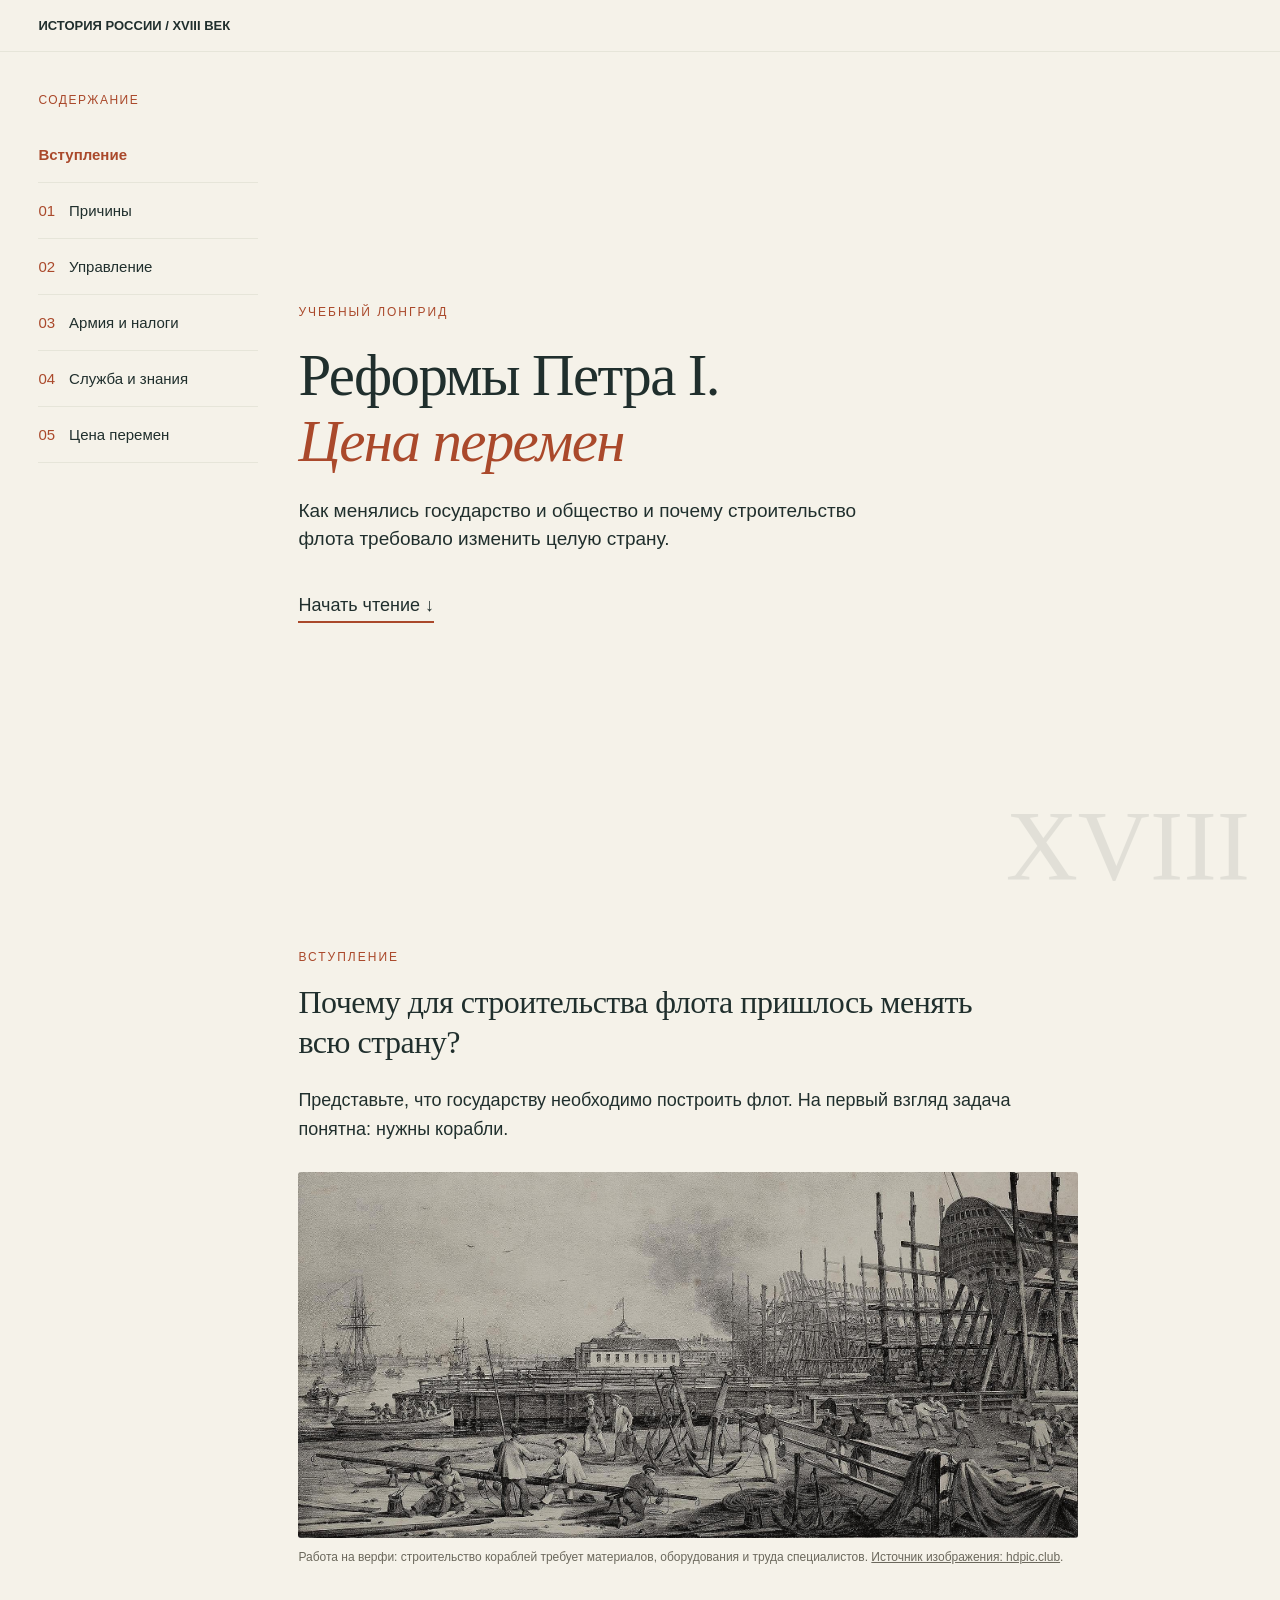
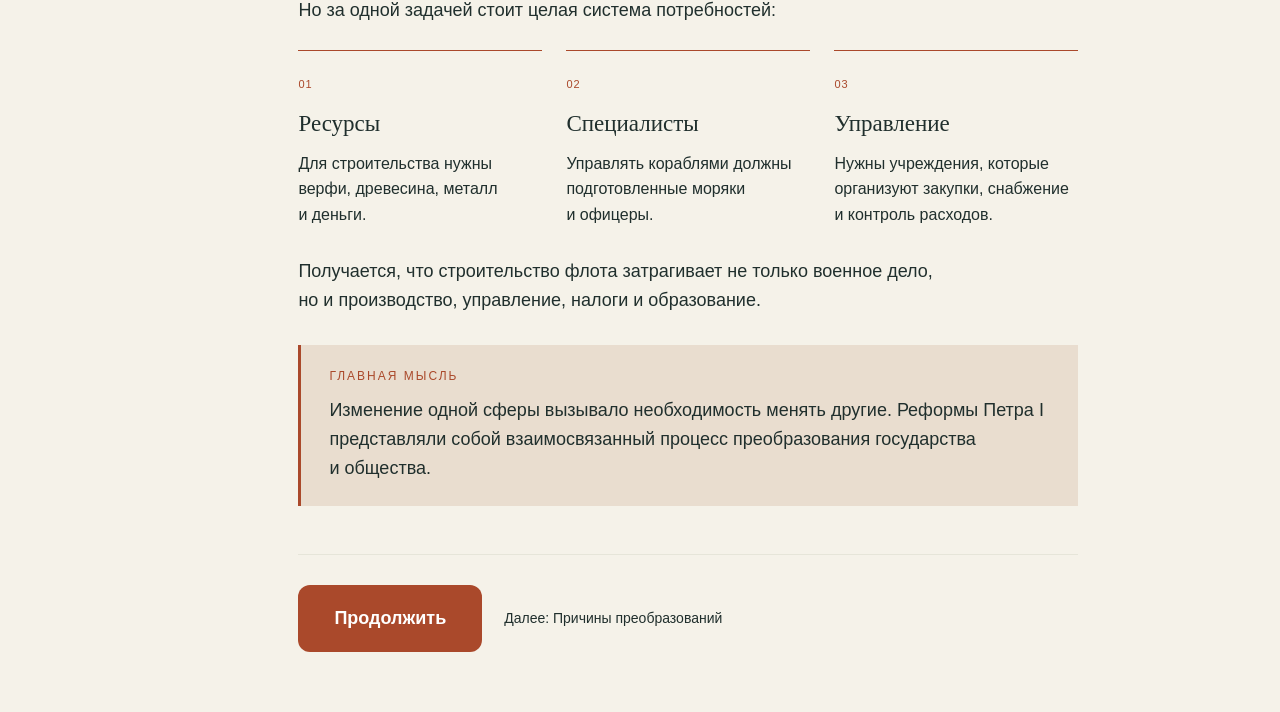
==== index.html @ c802a66f "Publish completed Peter I interactive longread" ====
<!doctype html><html lang="ru"><meta charset="utf-8"><meta name="viewport" content="width=device-width,initial-scale=1"><title>Реформы Петра I — как менялись государство и общество</title><style>
*{box-sizing:border-box}html{scroll-behavior:smooth;scroll-padding-top:100px}body{--bg:#f5f2e9;--ink:#202f2d;--accent:#aa492b;--panel:#e6e5d9;--serif:Georgia,serif;margin:0;background:var(--bg);color:var(--ink);font:18px/1.8 Arial,sans-serif}body[data-theme="system"]{--bg:#f3f7fa;--ink:#19334b;--accent:#116f94;--panel:#e0edf2;--serif:Arial,sans-serif}body[data-theme="people"]{--bg:#172d2b;--ink:#edf0df;--accent:#f3bc79;--panel:#263e39;--serif:Georgia,serif}a{color:inherit}button,select{font:inherit;color:inherit;cursor:pointer}button{background:var(--ink);color:var(--bg);border:0;padding:12px 22px;border-radius:5px}button:hover{opacity:.85}a:focus-visible,button:focus-visible,summary:focus-visible,select:focus-visible{outline:3px solid var(--accent);outline-offset:4px}header{position:sticky;top:0;z-index:10;background:var(--bg);border-bottom:1px solid var(--panel);display:flex;justify-content:space-between;gap:20px;padding:14px 5%;font-size:13px;align-items:center}header select{background:var(--bg);border:1px solid var(--ink);padding:7px;max-width:220px}#progress{position:fixed;top:0;left:0;height:3px;background:var(--accent);z-index:20;width:0}.hero{max-width:1200px;margin:auto;padding:85px 7% 70px;position:relative}.eyebrow,.section-no{font:12px Arial;letter-spacing:2px;text-transform:uppercase;color:var(--accent)}h1{font:clamp(54px,7vw,100px)/1.04 var(--serif);letter-spacing:-3px;max-width:850px;margin:30px 0}h1 em{color:var(--accent);font-weight:normal}.dek{max-width:560px;font-size:22px;line-height:1.5}.hero .year{font:clamp(75px,16vw,180px)/1 var(--serif);opacity:.09;position:absolute;right:4%;bottom:30px;pointer-events:none}.start{display:inline-block;margin-top:24px;text-decoration:none;border-bottom:2px solid var(--accent)}.layout{max-width:1200px;margin:auto;display:grid;grid-template-columns:220px minmax(0,1fr);gap:60px;padding:0 40px}nav{position:sticky;top:105px;align-self:start;font-size:13px}nav a{display:block;padding:12px 0;text-decoration:none;border-bottom:1px solid var(--panel)}nav span{color:var(--accent);margin-right:12px}nav a:hover{color:var(--accent)}article{min-width:0;max-width:780px}.intro{border-top:1px solid var(--accent);padding-top:25px}.intro p:first-child{font-size:22px}section{padding-top:85px;margin-bottom:30px}h2{font:clamp(32px,4vw,49px)/1.16 var(--serif);letter-spacing:-1px;margin:20px 0 36px}h3{font:26px/1.3 var(--serif);margin:32px 0 16px}p{margin:0 0 23px}.prose{max-width:680px}.prose strong{font-weight:700}ul{padding-left:24px}.timeline,.compare{display:grid;grid-template-columns:repeat(3,1fr);background:var(--panel);margin:30px 0 40px;padding:28px;gap:24px;font-size:15px;line-height:1.5}.timeline b,.compare b{display:block;color:var(--accent);font:26px var(--serif);margin-bottom:12px}.compare{grid-template-columns:1fr 1fr}.compare h3{margin:0 0 12px}.compare p{margin:0}.flow{display:flex;flex-direction:column;align-items:center;gap:15px;padding:35px;background:var(--panel)}.flow span+span:before{content:'↓';display:block;text-align:center;color:var(--accent)}.caption{font-size:13px;margin-top:10px}.check{background:var(--panel);padding:30px;margin:40px 0}.check>span{font-size:11px;letter-spacing:2px;color:var(--accent)}.check p{margin-top:14px}summary{cursor:pointer;font-size:15px;text-decoration:underline;text-underline-offset:5px}details p{font-size:16px}.tax{padding:30px;background:var(--panel);margin-bottom:35px}.tax h3{margin-top:0}.houses{display:flex;gap:30px;font-size:30px;color:var(--accent);line-height:1.4;margin:25px 0}.tax small{font-size:12px}#taxResult{margin:20px 0}footer{padding:70px 0;font-size:14px;border-top:1px solid var(--panel);margin-top:50px}.finish{font:34px var(--serif)}@media(max-width:800px){header{padding:10px 5%;font-size:10px}header label{font-size:0}header select{font-size:12px}.hero{padding:60px 6%}.layout{display:block;padding:0 6%}nav{position:static;display:flex;overflow:auto;gap:18px;margin-bottom:35px}nav a{white-space:nowrap}h1{letter-spacing:-2px}.timeline{grid-template-columns:1fr}.compare{grid-template-columns:1fr}.hero .year{bottom:0}section{padding-top:55px}}@media(prefers-reduced-motion:reduce){html{scroll-behavior:auto}}

/* First-screen chapter navigation */
.hero{display:grid;grid-template-columns:minmax(0,1fr) 245px;gap:50px;align-items:center;padding:45px 40px 55px;min-height:0}
.hero-copy{position:relative;z-index:1}.hero h1{font-size:clamp(52px,6vw,78px);margin:22px 0;letter-spacing:-2px}.hero .dek{font-size:20px}.hero .start{margin-top:12px}.hero .year{font-size:130px;bottom:10px;right:35px}
.hero-nav{position:relative;top:auto;align-self:center;z-index:1;display:block;font-size:15px;margin:0;padding:22px 0;background:var(--bg)}.hero-nav .eyebrow{margin-bottom:18px;letter-spacing:1.5px}.hero-nav a{padding:14px 0;white-space:normal}.hero-nav span{margin-right:14px}
.layout{display:block;max-width:860px}.layout article{max-width:780px}
@media(max-width:800px){.hero{grid-template-columns:minmax(0,1fr) 210px;gap:24px;padding:30px 6%}.hero h1{font-size:48px}.hero .dek{font-size:17px}.hero-nav{font-size:13px}.hero .year{display:none}}
@media(max-width:560px){.hero{display:flex;flex-direction:column;align-items:stretch;gap:12px;padding-top:24px}.hero h1{font-size:42px;line-height:1.05;margin:14px 0}.hero .dek{font-size:16px;margin-bottom:10px}.hero .start{font-size:15px;margin:0}.hero-nav{width:100%;padding:12px 0;display:grid;grid-template-columns:1fr 1fr;gap:0 18px}.hero-nav .eyebrow{grid-column:1/-1;margin-bottom:6px;font-size:10px}.hero-nav a{padding:8px 0;font-size:12px}.hero-nav span{margin-right:7px}}

/* Compact opening with navigation on the left */
.hero{grid-template-columns:245px minmax(0,1fr);gap:55px;padding-top:40px;padding-bottom:45px}
.hero h1{font-size:clamp(42px,4.6vw,62px);line-height:1.12;letter-spacing:-1.6px;max-width:690px;margin:22px 0}
.hero .dek{max-width:610px;font-size:19px}.hero .year{font-size:100px;bottom:4px;right:30px}
.reform-scheme{margin:28px 0 36px;max-width:680px}.scheme-node{background:var(--panel);padding:22px 26px;border:1px solid color-mix(in srgb,var(--accent) 30%,transparent);text-align:center;border-radius:3px}.scheme-label{display:block;color:var(--accent);font-size:11px;letter-spacing:1.3px;text-transform:uppercase;margin-bottom:9px}.scheme-node strong{font-size:19px;line-height:1.5;display:block}.scheme-arrow{text-align:center;color:var(--accent);font-size:30px;line-height:1.4;padding:5px}.scheme-results{display:grid;grid-template-columns:1fr 1fr;gap:18px}.scheme-results .scheme-node{padding:22px 16px}
@media(max-width:800px){.hero{grid-template-columns:190px minmax(0,1fr);gap:28px}.hero h1{font-size:42px}.hero .dek{font-size:17px}}
@media(max-width:560px){.hero{display:flex;gap:16px}.hero-copy{order:0}.hero-nav{order:1}.hero h1{font-size:37px;letter-spacing:-1px;margin:14px 0}.hero .dek{font-size:16px}.scheme-results{grid-template-columns:1fr}.scheme-node strong{font-size:17px}.scheme-node{padding:20px}}

/* Shared alignment guides for header, opening and article */
body{--page-gutter:clamp(24px,3vw,64px);--reading-left:max(calc(var(--page-gutter) + 260px),calc((100vw - 780px)/2))}
header{padding-left:var(--page-gutter);padding-right:var(--page-gutter)}
.hero{max-width:none;margin:0;padding-left:var(--page-gutter);padding-right:var(--page-gutter);grid-template-columns:calc(var(--reading-left) - var(--page-gutter) - 40px) minmax(0,780px);column-gap:40px;align-items:start}
.hero-nav{width:100%;max-width:245px;align-self:start;padding-top:0}
.hero-copy{min-width:0}.hero-copy>.eyebrow{line-height:1.4}.hero-nav>.eyebrow{line-height:1.4}
.layout{width:auto;max-width:780px;margin-left:var(--reading-left);margin-right:var(--page-gutter);padding-left:0;padding-right:0}
.layout article{width:100%;max-width:780px}
@media(max-width:900px){body{--reading-left:calc(var(--page-gutter) + 220px)}.hero{grid-template-columns:180px minmax(0,1fr)}.hero-nav{font-size:13px}.hero h1{font-size:40px}}
@media(max-width:650px){body{--reading-left:var(--page-gutter)}.hero{display:flex;flex-direction:column;padding-left:var(--page-gutter);padding-right:var(--page-gutter);gap:20px}.hero-copy{order:0}.hero-nav{order:1;max-width:none;display:grid;grid-template-columns:1fr 1fr;gap:0 18px}.hero-nav .eyebrow{grid-column:1/-1}.hero-nav a{padding:8px 0;font-size:12px}.layout{margin-left:var(--page-gutter);margin-right:var(--page-gutter)}.hero h1{font-size:37px}}

/* Side-by-side tax explanation, placed after the definition */
.tax-explainer{margin:32px 0 36px;padding:28px;background:var(--panel)}.tax-explainer>h3{margin-top:0}.tax-explainer>p{font-size:16px;line-height:1.7}.tax-comparison{display:grid;grid-template-columns:1fr 1fr;gap:18px}.tax-panel{padding:22px 18px;background:var(--bg);min-width:0}.tax-panel h4{font:25px/1.2 var(--serif);margin:12px 0 24px}.tax-panel p{font-size:15px;line-height:1.6;margin-bottom:0}.yard-pair{display:flex;gap:12px;align-items:stretch;min-height:100px}.yard{flex:1;display:flex;flex-direction:column;justify-content:space-between;align-items:center;text-align:center;gap:12px;font-size:11px;line-height:1.4}.house-icon{color:var(--accent);font-size:42px;line-height:1}.people-icons{color:var(--accent);font-size:16px;line-height:1.5;max-width:75px}.tax-panel .tax-total{font-size:19px;margin:24px 0 12px;padding-top:14px;border-top:1px solid var(--panel)}.tax-total strong{display:block;font-size:26px;color:var(--accent)}.tax-explainer figcaption{font-size:14px;line-height:1.7;margin-top:24px}@media(max-width:650px){.tax-explainer{padding:20px}.tax-comparison{grid-template-columns:1fr}.yard-pair{min-height:80px}}

.people-icons{display:flex;justify-content:center;align-items:center;gap:3px;max-width:none;min-height:48px;flex-wrap:nowrap}.person-icon{display:block;width:16px;height:36px;fill:currentColor;flex:0 0 16px}

.activity{margin:48px 0;padding:30px;background:var(--panel);border-top:3px solid var(--accent)}.activity h3{margin:16px 0 20px}.activity p{font-size:16px;line-height:1.7}.activity fieldset{border:0;margin:24px 0;padding:0;min-width:0}.activity legend{font-size:15px;font-weight:bold;margin-bottom:12px}.choice-row{display:grid;grid-template-columns:repeat(3,minmax(0,1fr));gap:10px}.choice{display:flex;align-items:flex-start;gap:8px;background:var(--bg);padding:15px 12px;border:2px solid transparent;cursor:pointer;font-size:14px;line-height:1.5}.choice input{margin:4px 0;flex-shrink:0;accent-color:var(--accent)}.choice:has(input:checked){border-color:var(--accent)}.choice:has(input:focus-visible){outline:3px solid var(--ink);outline-offset:3px}.activity-actions{display:flex;gap:12px;flex-wrap:wrap}.activity button{font-size:15px}.activity .secondary{background:transparent;color:var(--ink);border:1px solid var(--ink)}.feedback:not(:empty){padding:18px 0;font-size:16px}.feedback a{display:block;margin-top:8px}.activity-count{font-weight:bold;margin-top:20px}.activity details{margin-top:22px}.activity details p{margin-top:15px}.activity select{width:100%;padding:12px;background:var(--bg);border:1px solid var(--ink);font-size:17px}.reform-label,.reflection-label{display:block;font-weight:bold;margin:24px 0 12px;font-size:16px}.side-row{display:flex;gap:12px;flex-wrap:wrap}.side-row label{padding:10px;background:var(--bg);font-size:14px;cursor:pointer}.side-row input{accent-color:var(--accent);margin-right:8px}.view-panel{background:var(--bg);padding:22px}.view-panel h4{font:24px var(--serif);margin:0 0 20px}.view-panel dt{color:var(--accent);font-size:12px;text-transform:uppercase;letter-spacing:1px}.view-panel dd{margin:6px 0 18px;font-size:16px;line-height:1.6}.activity textarea{width:100%;box-sizing:border-box;padding:14px;font:16px/1.6 Arial,sans-serif;background:var(--bg);color:var(--ink);border:1px solid var(--ink);resize:vertical}.activity .input-note{font-size:13px}.activity input:focus-visible,.activity textarea:focus-visible{outline:3px solid var(--accent);outline-offset:3px}@media(max-width:650px){.activity{padding:20px}.choice-row{grid-template-columns:1fr}.choice{padding:12px}.side-row{flex-direction:column}}

.answer-pair{display:grid;grid-template-columns:1fr 1fr;gap:18px;align-items:start}.answer-label{display:block;font-size:15px;font-weight:bold;margin-bottom:10px}.answer-pair textarea{min-height:180px}@media(max-width:650px){.answer-pair{grid-template-columns:1fr}}

.government-change{margin:30px 0 40px}.government-table table{width:100%;border-collapse:collapse;table-layout:fixed;font-size:16px;line-height:1.65}.government-table th{text-align:left;vertical-align:top;background:var(--panel);padding:20px 22px;font:28px/1.2 var(--serif);width:50%}.government-table th span{display:block;font:14px/1.5 Arial,sans-serif;margin-top:8px;color:var(--accent)}.government-table td{vertical-align:top;padding:20px 22px;border-bottom:1px solid var(--panel)}.government-table th+th,.government-table td+td{border-left:1px solid var(--panel)}.government-table td strong{display:block;font-size:13px;color:var(--accent);margin-bottom:8px}.government-change figcaption{background:var(--panel);padding:20px 22px;margin-top:20px;font-size:16px;line-height:1.7}@media(max-width:560px){.government-table th{padding:14px 10px;font-size:25px}.government-table td{padding:16px 10px;font-size:14px}.government-table th span{font-size:12px}.government-change figcaption{padding:18px;font-size:15px}}

/* Persistent contents and a single width for prose and visual blocks */
body{--header-height:57px}
.prose,.reform-scheme{width:100%;max-width:100%}
.hero .hero-nav{position:fixed;left:var(--page-gutter);top:calc(var(--header-height) + 40px);width:calc(var(--reading-left) - var(--page-gutter) - 40px);max-width:245px;max-height:calc(100dvh - var(--header-height) - 65px);overflow-y:auto;padding:0;margin:0;z-index:9;display:block;background:var(--bg)}
.hero-copy{grid-column:2}.contents-toggle{display:none}.hero-nav a[aria-current="location"]{color:var(--accent);font-weight:bold}.hero-nav .contents-title{margin-bottom:18px}
@media(max-width:650px){.hero .hero-nav{top:var(--header-height);left:0;width:100%;max-width:none;max-height:calc(100dvh - var(--header-height));padding:10px var(--page-gutter);border-bottom:1px solid var(--panel);overflow-y:auto}.contents-title{display:none}.contents-toggle{display:flex;justify-content:space-between;align-items:center;width:100%;padding:8px 0;background:var(--bg);color:var(--ink);font-size:14px;border-radius:0}.hero-nav #contents-links{display:none}.hero-nav.menu-open #contents-links{display:block;padding:5px 0 12px}.hero .hero-nav a{font-size:14px;padding:12px 0}.hero{padding-top:90px}.hero-copy{order:0}html{scroll-padding-top:calc(var(--header-height) + 80px)}}

/* One connector for each outcome */
.scheme-results{padding-top:56px}.scheme-results>.scheme-node{position:relative}.scheme-results>.scheme-node::before{content:'↓';position:absolute;left:50%;top:-54px;transform:translateX(-50%);color:var(--accent);font-size:30px;line-height:44px;font-weight:normal}
@media(max-width:560px){.scheme-results{row-gap:56px}}

.page-next{display:flex;align-items:center;gap:22px;flex-wrap:wrap;margin:48px 0 60px;padding-top:30px;border-top:1px solid var(--panel)}.continue-button{display:inline-block;padding:17px 36px;background:var(--accent);color:#fff;text-decoration:none;border-radius:12px;font-size:18px;font-weight:bold}.continue-button:hover{filter:brightness(.92)}.next-label{font-size:14px;line-height:1.6}.chapter-page .hero{display:block;padding:0;margin:0;min-height:0}.chapter-page article>section{padding-top:40px;margin-bottom:0}.hero-nav a[aria-current="page"]{color:var(--accent);font-weight:bold}.chapter-counter{font-size:13px;color:var(--accent);margin-bottom:20px}.back-to-intro{display:block;font-size:12px;margin-top:22px}@media(max-width:650px){.chapter-page article>section{padding-top:100px}.page-next{gap:16px}.continue-button{padding:15px 30px}}

.intro p,.intro p:first-child{font-size:18px;line-height:1.8;font-weight:400}

/* Introduction as a short visual story */
body:not(.chapter-page)>.hero{min-height:calc(100svh - var(--header-height));align-items:center;padding-top:45px;padding-bottom:70px}
.story-intro{border-top:0;padding-top:50px;scroll-margin-top:calc(var(--header-height) + 25px)}
.story-intro h2{font:32px/1.25 var(--serif);letter-spacing:-.5px;margin:18px 0 24px;max-width:720px}
.story-intro p,.story-intro p:first-child{font-size:18px;line-height:1.6;margin-bottom:22px;font-weight:400}
.shipyard-figure{margin:28px 0 30px}.shipyard-figure img{display:block;width:100%;height:auto;border-radius:3px}.shipyard-figure figcaption{font-size:12px;line-height:1.5;margin-top:10px;color:#6b685c}
.fleet-needs{display:grid;grid-template-columns:repeat(3,minmax(0,1fr));gap:24px;margin:26px 0 30px}.fleet-needs>div{border-top:1px solid var(--accent);padding-top:15px}.need-number{font-size:11px;letter-spacing:1px;color:var(--accent)}.fleet-needs h3{font:23px/1.3 var(--serif);margin:10px 0 12px}.fleet-needs p{font-size:16px;line-height:1.6;margin:0}
.intro-insight{padding:24px 28px;border-left:3px solid var(--accent);background:#e9ddcf;margin-top:30px}.intro-insight .eyebrow{margin-bottom:13px}.intro-insight p{margin:0;font-size:18px}
@media(max-width:650px){body:not(.chapter-page)>.hero{min-height:calc(100svh - var(--header-height));justify-content:center;padding-top:100px;padding-bottom:50px}.story-intro{padding-top:30px}.story-intro h2{font-size:28px}.story-intro p{font-size:17px}.fleet-needs{grid-template-columns:1fr;gap:18px}.fleet-needs h3{font-size:23px}.fleet-needs p{font-size:16px}.intro-insight{padding:20px}.intro-insight p{font-size:17px}}
</style><body data-theme="journal"><div id="progress"></div><header><b>ИСТОРИЯ РОССИИ / XVIII ВЕК</b></header><div class="hero"><nav class="hero-nav" aria-label="Содержание"><div class="eyebrow contents-title">Содержание</div><button class="contents-toggle" type="button" aria-expanded="false" aria-controls="contents-links">Содержание <span aria-hidden="true">☰</span></button><div id="contents-links"><a href="index.html" aria-current="page">Вступление</a><a href="chapter-1.html"><span>01</span>Причины</a><a href="chapter-2.html"><span>02</span>Управление</a><a href="chapter-3.html"><span>03</span>Армия и налоги</a><a href="chapter-4.html"><span>04</span>Служба и знания</a><a href="chapter-5.html"><span>05</span>Цена перемен</a></div></nav><div class="hero-copy"><div class="eyebrow">Учебный лонгрид</div><h1>Реформы Петра I.<br/><em>Цена перемен</em></h1><p class="dek">Как менялись государство и общество и почему строительство флота требовало изменить целую страну.</p><a class="start" href="#intro">Начать чтение ↓</a></div><div class="year" aria-hidden="true">XVIII</div></div><div class="layout"><article><div class="intro story-intro" id="intro"><div class="eyebrow">Вступление</div><h2>Почему для строительства флота пришлось менять всю страну?</h2><p>Представьте, что государству необходимо построить флот. На первый взгляд задача понятна: нужны корабли.</p><figure class="shipyard-figure"><img src="assets/shipyard-hdpic.jpg" width="1920" height="901" alt="Верфь: корпус большого парусного корабля окружён строительными лесами; на переднем плане рабочие, якоря и канаты."><figcaption>Работа на верфи: строительство кораблей требует материалов, оборудования и труда специалистов. <a href="https://hdpic.club/photo/3899-korablestroenie-18-vek-62-foto.html" target="_blank" rel="noopener noreferrer">Источник изображения: hdpic.club</a>.</figcaption></figure><p>Но за одной задачей стоит целая система потребностей:</p><div class="fleet-needs"><div><span class="need-number" aria-hidden="true">01</span><h3>Ресурсы</h3><p>Для строительства нужны верфи, древесина, металл и деньги.</p></div><div><span class="need-number" aria-hidden="true">02</span><h3>Специалисты</h3><p>Управлять кораблями должны подготовленные моряки и офицеры.</p></div><div><span class="need-number" aria-hidden="true">03</span><h3>Управление</h3><p>Нужны учреждения, которые организуют закупки, снабжение и контроль расходов.</p></div></div><p>Получается, что строительство флота затрагивает не только военное дело, но и производство, управление, налоги и образование.</p><aside class="intro-insight"><div class="eyebrow">Главная мысль</div><p>Изменение одной сферы вызывало необходимость менять другие. Реформы Петра I представляли собой взаимосвязанный процесс преобразования государства и общества.</p></aside></div><div class="page-next"><a class="continue-button" href="chapter-1.html">Продолжить</a><span class="next-label">Далее: Причины преобразований</span></div></article></div><script>
function progress(){const d=document.documentElement;document.getElementById('progress').style.width=(d.scrollHeight>d.clientHeight?d.scrollTop/(d.scrollHeight-d.clientHeight)*100:100)+'%'}addEventListener('scroll',progress,{passive:true});addEventListener('resize',progress);progress();
const chains=[{"id": "schools", "need": "Нужны специалисты для флота", "reform": "Создание профессиональных школ", "result": "Подготовка кадров для морского дела", "why": "Кораблям нужны подготовленные моряки и офицеры. Профессиональные школы давали необходимые знания и навыки.", "hint": "Подумайте, какое преобразование помогает людям получить профессиональные знания.", "link": "s3"}, {"id": "tax", "need": "Нужны постоянные средства для армии", "reform": "Введение подушной подати", "result": "Новая основа налоговых поступлений и нагрузка на податное население", "why": "Подушная подать меняла принцип налогового учёта. Государство получало основу для сбора средств, а податное население несло финансовую нагрузку.", "hint": "Найдите преобразование, которое меняло сбор налогов. Его последствия затрагивали и казну, и податное население.", "link": "s2"}, {"id": "boards", "need": "Нужно распределить задачи управления", "reform": "Создание коллегий", "result": "Специализация государственных учреждений", "why": "Коллегии отвечали за отдельные направления. Это помогало распределять задачи, сохраняя подчинение монарху.", "hint": "Ищите учреждения, каждое из которых отвечало за своё направление работы.", "link": "s1"}], views=[{"title": "Подушная подать", "sides": [{"name": "Для государства", "task": "Обеспечить постоянные средства для содержания армии и государственных учреждений.", "change": "Вместо двора единицей налогового учёта стал учтённый мужчина податного населения.", "effect": "Расширение налоговой базы и возможность планировать поступления."}, {"name": "Для податного населения", "task": "Выполнять налоговые обязанности перед государством.", "change": "Налоговую обязанность определяли по числу учтённых мужчин, а не дворов.", "effect": "Дополнительная финансовая нагрузка."}], "answer": "Для государства подушная подать была способом обеспечить поступления, для податного населения — обязательным платежом. Оценки различаются, потому что стороны испытывали разные последствия одной реформы."}, {"title": "Табель о рангах", "sides": [{"name": "Для государства", "task": "Упорядочить государственную службу.", "change": "Введена система из 14 классов чинов военной, гражданской и придворной службы.", "effect": "Единая система чинов для организации службы."}, {"name": "Для дворянства", "task": "Определять своё положение и продвигаться по службе.", "change": "Служебное продвижение связывалось с достижением определённого чина.", "effect": "Возможности карьеры при сохранении обязанности государственной службы и сословных различий."}], "answer": "Государство получало систему организации службы, дворянство — правила карьеры, возможности и обязанности. Поэтому государственный результат и личные последствия не совпадают полностью."}, {"title": "Указ о единонаследии", "sides": [{"name": "Для государства", "task": "Ограничить дробление недвижимого имущества и побуждать дворян к службе.", "change": "Недвижимое имущество передавалось одному наследнику; различие между поместьями и вотчинами юридически устранялось.", "effect": "Сохранение имущества неделимым и усиление стимулов к службе."}, {"name": "Для дворянских семей", "task": "Обеспечить положение наследников.", "change": "Недвижимое имущество получал один наследник, а не все дети.", "effect": "Одни сохраняли имущество, другим приходилось искать иные способы обеспечения своего положения, в том числе через службу."}], "answer": "Государство стремилось сохранить имущество неделимым и стимулировать службу. В семье последствия различались даже между наследниками: один получал недвижимость, остальные искали другие способы обеспечить себя."}];const found=new Set();
if(document.getElementById('chain-form')){
const chainForm=document.getElementById('chain-form'),feedback=document.getElementById('chain-feedback');
function assessChain(need,reform,result){if(!need||!reform||!result)return {kind:'missing',message:'Выберите по одной карточке в каждом из трёх рядов.'};const d=chains.find(x=>x.id===need);if(need===reform&&need===result)return {kind:'correct',data:d};return {kind:'wrong',data:d,message:need===reform?'Потребность и преобразование связаны верно. Подумайте, к какому последствию ведёт выбранная реформа.':d.hint};}
chainForm.addEventListener('submit',e=>{e.preventDefault();const f=new FormData(chainForm);const r=assessChain(f.get('need'),f.get('reform'),f.get('result'));feedback.replaceChildren();if(r.kind==='correct'){const repeat=found.has(r.data.id);found.add(r.data.id);feedback.textContent=(repeat?'Эта цепочка уже найдена. ':'Верно! ')+r.data.why;document.getElementById('chain-score').textContent=found.size===3?'Все три цепочки найдены. Вы связали потребности, реформы и последствия.':'Найдено цепочек: '+found.size+' из 3';}else{feedback.textContent=r.message;if(r.data){const a=document.createElement('a');a.href='chapter-'+(Number(r.data.link.slice(1))+1)+'.html#'+r.data.link;a.textContent='Вернуться к объяснению в лекции';feedback.append(a);}}});
document.getElementById('chain-clear').addEventListener('click',()=>{chainForm.reset();feedback.textContent='Выбор очищен. Соберите другую цепочку; найденные ответы учтены.';chainForm.querySelector('input').focus();});
}
if(document.getElementById('reform-select')){
const reformSelect=document.getElementById('reform-select');
function renderView(){const d=views[Number(reformSelect.value)],side=Number(document.querySelector('input[name="side"]:checked').value),v=d.sides[side];d.sides.forEach((x,i)=>document.getElementById('side-name-'+i).textContent=x.name);const panel=document.getElementById('view-panel');panel.replaceChildren();const h=document.createElement('h4');h.textContent=v.name;panel.append(h);const dl=document.createElement('dl');[['Задача',v.task],['Изменение',v.change],['Последствие',v.effect]].forEach(([label,value])=>{const dt=document.createElement('dt'),dd=document.createElement('dd');dt.textContent=label;dd.textContent=value;dl.append(dt,dd)});panel.append(dl);document.getElementById('comparison-model').textContent=d.answer;document.getElementById('answer-other-label').textContent=d.sides[1].name;}
reformSelect.addEventListener('change',()=>{document.getElementById('comparison-example').open=false;renderView()});document.querySelectorAll('input[name="side"]').forEach(x=>x.addEventListener('change',renderView));renderView();

}
const contentsNav=document.querySelector('.hero-nav');
const contentsToggle=document.querySelector('.contents-toggle');
function closeContents(){contentsNav.classList.remove('menu-open');contentsToggle.setAttribute('aria-expanded','false')}
contentsToggle.addEventListener('click',()=>{const open=contentsToggle.getAttribute('aria-expanded')!=='true';contentsToggle.setAttribute('aria-expanded',String(open));contentsNav.classList.toggle('menu-open',open)});
contentsNav.addEventListener('keydown',e=>{if(e.key==='Escape'){closeContents();contentsToggle.focus()}});
contentsNav.querySelectorAll('a').forEach(a=>a.addEventListener('click',closeContents));
const pageHeader=document.querySelector('header');
function syncHeaderHeight(){document.body.style.setProperty('--header-height',pageHeader.getBoundingClientRect().height+'px')}
new ResizeObserver(syncHeaderHeight).observe(pageHeader);syncHeaderHeight();
</script></body></html>
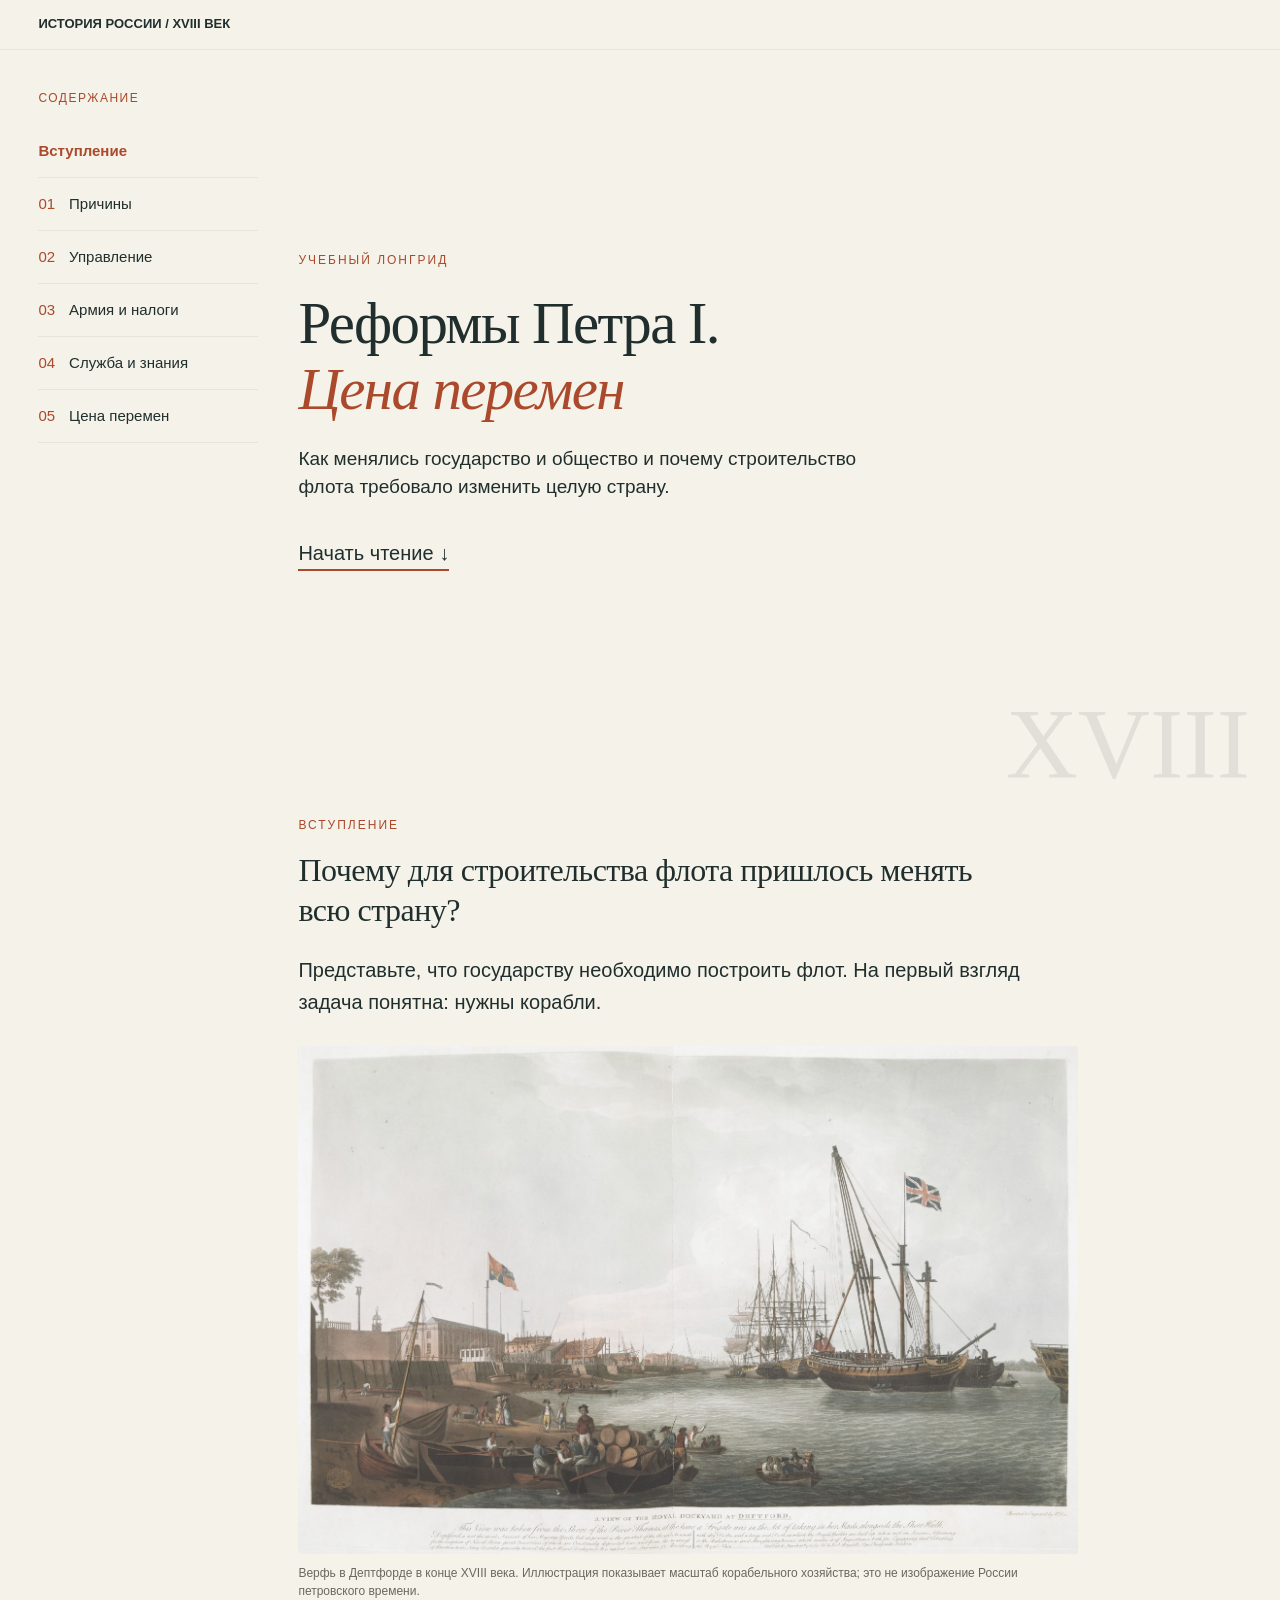
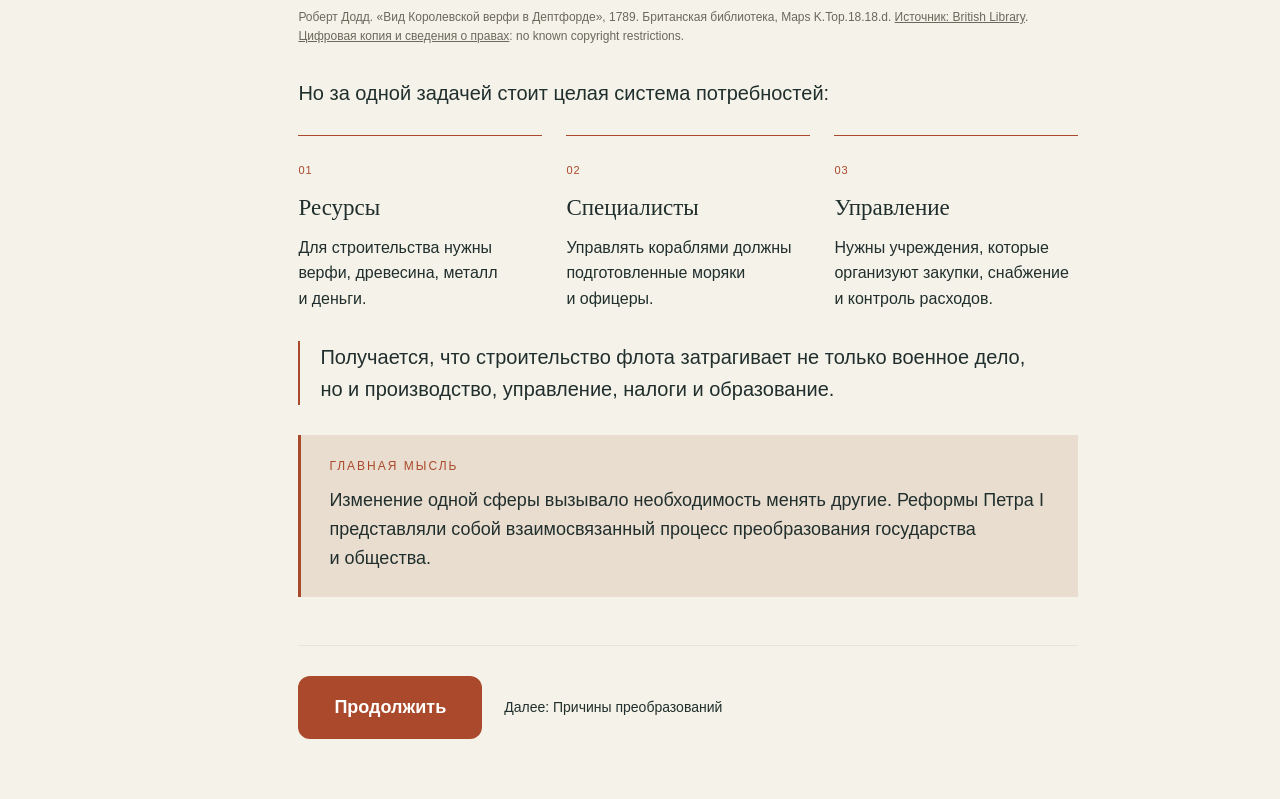
==== commit 54a5f89a: "Improve learning activities, save drafts and reduce introduction spacing" ====
--- a/index.html
+++ b/index.html
@@ -63,13 +63,13 @@
 .fleet-needs{display:grid;grid-template-columns:repeat(3,minmax(0,1fr));gap:24px;margin:26px 0 30px}.fleet-needs>div{border-top:1px solid var(--accent);padding-top:15px}.need-number{font-size:11px;letter-spacing:1px;color:var(--accent)}.fleet-needs h3{font:23px/1.3 var(--serif);margin:10px 0 12px}.fleet-needs p{font-size:16px;line-height:1.6;margin:0}
 .intro-insight{padding:24px 28px;border-left:3px solid var(--accent);background:#e9ddcf;margin-top:30px}.intro-insight .eyebrow{margin-bottom:13px}.intro-insight p{margin:0;font-size:18px}
 @media(max-width:650px){body:not(.chapter-page)>.hero{min-height:calc(100svh - var(--header-height));justify-content:center;padding-top:100px;padding-bottom:50px}.story-intro{padding-top:30px}.story-intro h2{font-size:28px}.story-intro p{font-size:17px}.fleet-needs{grid-template-columns:1fr;gap:18px}.fleet-needs h3{font-size:23px}.fleet-needs p{font-size:16px}.intro-insight{padding:20px}.intro-insight p{font-size:17px}}
-</style><body data-theme="journal"><div id="progress"></div><header><b>ИСТОРИЯ РОССИИ / XVIII ВЕК</b></header><div class="hero"><nav class="hero-nav" aria-label="Содержание"><div class="eyebrow contents-title">Содержание</div><button class="contents-toggle" type="button" aria-expanded="false" aria-controls="contents-links">Содержание <span aria-hidden="true">☰</span></button><div id="contents-links"><a href="index.html" aria-current="page">Вступление</a><a href="chapter-1.html"><span>01</span>Причины</a><a href="chapter-2.html"><span>02</span>Управление</a><a href="chapter-3.html"><span>03</span>Армия и налоги</a><a href="chapter-4.html"><span>04</span>Служба и знания</a><a href="chapter-5.html"><span>05</span>Цена перемен</a></div></nav><div class="hero-copy"><div class="eyebrow">Учебный лонгрид</div><h1>Реформы Петра I.<br/><em>Цена перемен</em></h1><p class="dek">Как менялись государство и общество и почему строительство флота требовало изменить целую страну.</p><a class="start" href="#intro">Начать чтение ↓</a></div><div class="year" aria-hidden="true">XVIII</div></div><div class="layout"><article><div class="intro story-intro" id="intro"><div class="eyebrow">Вступление</div><h2>Почему для строительства флота пришлось менять всю страну?</h2><p>Представьте, что государству необходимо построить флот. На первый взгляд задача понятна: нужны корабли.</p><figure class="shipyard-figure"><img src="assets/shipyard-hdpic.jpg" width="1920" height="901" alt="Верфь: корпус большого парусного корабля окружён строительными лесами; на переднем плане рабочие, якоря и канаты."><figcaption>Работа на верфи: строительство кораблей требует материалов, оборудования и труда специалистов. <a href="https://hdpic.club/photo/3899-korablestroenie-18-vek-62-foto.html" target="_blank" rel="noopener noreferrer">Источник изображения: hdpic.club</a>.</figcaption></figure><p>Но за одной задачей стоит целая система потребностей:</p><div class="fleet-needs"><div><span class="need-number" aria-hidden="true">01</span><h3>Ресурсы</h3><p>Для строительства нужны верфи, древесина, металл и деньги.</p></div><div><span class="need-number" aria-hidden="true">02</span><h3>Специалисты</h3><p>Управлять кораблями должны подготовленные моряки и офицеры.</p></div><div><span class="need-number" aria-hidden="true">03</span><h3>Управление</h3><p>Нужны учреждения, которые организуют закупки, снабжение и контроль расходов.</p></div></div><p>Получается, что строительство флота затрагивает не только военное дело, но и производство, управление, налоги и образование.</p><aside class="intro-insight"><div class="eyebrow">Главная мысль</div><p>Изменение одной сферы вызывало необходимость менять другие. Реформы Петра I представляли собой взаимосвязанный процесс преобразования государства и общества.</p></aside></div><div class="page-next"><a class="continue-button" href="chapter-1.html">Продолжить</a><span class="next-label">Далее: Причины преобразований</span></div></article></div><script>
+</style><link rel="stylesheet" href="assets/improvements.css"><body data-theme="journal"><div id="progress"></div><header><b>ИСТОРИЯ РОССИИ / XVIII ВЕК</b></header><div class="hero"><nav class="hero-nav" aria-label="Содержание"><div class="eyebrow contents-title">Содержание</div><button class="contents-toggle" type="button" aria-expanded="false" aria-controls="contents-links">Содержание <span aria-hidden="true">☰</span></button><div id="contents-links"><a href="index.html" aria-current="page">Вступление</a><a href="chapter-1.html"><span>01</span>Причины</a><a href="chapter-2.html"><span>02</span>Управление</a><a href="chapter-3.html"><span>03</span>Армия и налоги</a><a href="chapter-4.html"><span>04</span>Служба и знания</a><a href="chapter-5.html"><span>05</span>Цена перемен</a></div></nav><div class="hero-copy"><div class="eyebrow">Учебный лонгрид</div><h1>Реформы Петра I.<br/><em>Цена перемен</em></h1><p class="dek">Как менялись государство и общество и почему строительство флота требовало изменить целую страну.</p><a class="start" href="#intro">Начать чтение ↓</a></div><div class="year" aria-hidden="true">XVIII</div></div><div class="layout"><article><div class="intro story-intro" id="intro"><div class="eyebrow">Вступление</div><h2>Почему для строительства флота пришлось менять всю страну?</h2><p>Представьте, что государству необходимо построить флот. На первый взгляд задача понятна: нужны корабли.</p><figure class="shipyard-figure"><img src="assets/shipyard-deptford-1789.jpg" width="3210" height="2092" alt="Верфь в Дептфорде: корабли, корпуса на стапелях, рабочие и береговые сооружения."><figcaption>Верфь в Дептфорде в конце XVIII века. Иллюстрация показывает масштаб корабельного хозяйства; это не изображение России петровского времени.<span class="attribution">Роберт Додд. «Вид Королевской верфи в Дептфорде», 1789. Британская библиотека, Maps K.Top.18.18.d. <a href="https://www.flickr.com/photos/britishlibrary/50265499507/" target="_blank" rel="noopener noreferrer">Источник: British Library</a>. <a href="https://commons.wikimedia.org/wiki/File:A_View_of_the_Royal_Dockyard_at_Deptford,_1789.jpg" target="_blank" rel="noopener noreferrer">Цифровая копия и сведения о правах</a>: no known copyright restrictions.</span></figcaption></figure><p>Но за одной задачей стоит целая система потребностей:</p><div class="fleet-needs"><div><span class="need-number" aria-hidden="true">01</span><h3>Ресурсы</h3><p>Для строительства нужны верфи, древесина, металл и деньги.</p></div><div><span class="need-number" aria-hidden="true">02</span><h3>Специалисты</h3><p>Управлять кораблями должны подготовленные моряки и офицеры.</p></div><div><span class="need-number" aria-hidden="true">03</span><h3>Управление</h3><p>Нужны учреждения, которые организуют закупки, снабжение и контроль расходов.</p></div></div><p class="intermediate-insight">Получается, что строительство флота затрагивает не только военное дело, но и производство, управление, налоги и образование.</p><aside class="intro-insight"><div class="eyebrow">Главная мысль</div><p>Изменение одной сферы вызывало необходимость менять другие. Реформы Петра I представляли собой взаимосвязанный процесс преобразования государства и общества.</p></aside></div><div class="page-next"><a class="continue-button" href="chapter-1.html">Продолжить</a><span class="next-label">Далее: Причины преобразований</span></div></article></div><script>
 function progress(){const d=document.documentElement;document.getElementById('progress').style.width=(d.scrollHeight>d.clientHeight?d.scrollTop/(d.scrollHeight-d.clientHeight)*100:100)+'%'}addEventListener('scroll',progress,{passive:true});addEventListener('resize',progress);progress();
-const chains=[{"id": "schools", "need": "Нужны специалисты для флота", "reform": "Создание профессиональных школ", "result": "Подготовка кадров для морского дела", "why": "Кораблям нужны подготовленные моряки и офицеры. Профессиональные школы давали необходимые знания и навыки.", "hint": "Подумайте, какое преобразование помогает людям получить профессиональные знания.", "link": "s3"}, {"id": "tax", "need": "Нужны постоянные средства для армии", "reform": "Введение подушной подати", "result": "Новая основа налоговых поступлений и нагрузка на податное население", "why": "Подушная подать меняла принцип налогового учёта. Государство получало основу для сбора средств, а податное население несло финансовую нагрузку.", "hint": "Найдите преобразование, которое меняло сбор налогов. Его последствия затрагивали и казну, и податное население.", "link": "s2"}, {"id": "boards", "need": "Нужно распределить задачи управления", "reform": "Создание коллегий", "result": "Специализация государственных учреждений", "why": "Коллегии отвечали за отдельные направления. Это помогало распределять задачи, сохраняя подчинение монарху.", "hint": "Ищите учреждения, каждое из которых отвечало за своё направление работы.", "link": "s1"}], views=[{"title": "Подушная подать", "sides": [{"name": "Для государства", "task": "Обеспечить постоянные средства для содержания армии и государственных учреждений.", "change": "Вместо двора единицей налогового учёта стал учтённый мужчина податного населения.", "effect": "Расширение налоговой базы и возможность планировать поступления."}, {"name": "Для податного населения", "task": "Выполнять налоговые обязанности перед государством.", "change": "Налоговую обязанность определяли по числу учтённых мужчин, а не дворов.", "effect": "Дополнительная финансовая нагрузка."}], "answer": "Для государства подушная подать была способом обеспечить поступления, для податного населения — обязательным платежом. Оценки различаются, потому что стороны испытывали разные последствия одной реформы."}, {"title": "Табель о рангах", "sides": [{"name": "Для государства", "task": "Упорядочить государственную службу.", "change": "Введена система из 14 классов чинов военной, гражданской и придворной службы.", "effect": "Единая система чинов для организации службы."}, {"name": "Для дворянства", "task": "Определять своё положение и продвигаться по службе.", "change": "Служебное продвижение связывалось с достижением определённого чина.", "effect": "Возможности карьеры при сохранении обязанности государственной службы и сословных различий."}], "answer": "Государство получало систему организации службы, дворянство — правила карьеры, возможности и обязанности. Поэтому государственный результат и личные последствия не совпадают полностью."}, {"title": "Указ о единонаследии", "sides": [{"name": "Для государства", "task": "Ограничить дробление недвижимого имущества и побуждать дворян к службе.", "change": "Недвижимое имущество передавалось одному наследнику; различие между поместьями и вотчинами юридически устранялось.", "effect": "Сохранение имущества неделимым и усиление стимулов к службе."}, {"name": "Для дворянских семей", "task": "Обеспечить положение наследников.", "change": "Недвижимое имущество получал один наследник, а не все дети.", "effect": "Одни сохраняли имущество, другим приходилось искать иные способы обеспечения своего положения, в том числе через службу."}], "answer": "Государство стремилось сохранить имущество неделимым и стимулировать службу. В семье последствия различались даже между наследниками: один получал недвижимость, остальные искали другие способы обеспечить себя."}];const found=new Set();
+const chains=[{"id": "schools", "need": "Нужны специалисты для флота", "reform": "Создание профессиональных школ", "result": "Подготовка кадров для морского дела", "why": "Кораблям нужны подготовленные моряки и офицеры. Профессиональные школы давали необходимые знания и навыки.", "hint": "Подумайте, какое преобразование помогает людям получить профессиональные знания.", "link": "s3"}, {"id": "tax", "need": "Нужны постоянные средства для армии", "reform": "Введение подушной подати", "result": "Новая основа налоговых поступлений и нагрузка на податное население", "why": "Подушная подать меняла принцип налогового учёта. Государство получало основу для сбора средств, а податное население несло финансовую нагрузку.", "hint": "Найдите преобразование, которое меняло сбор налогов. Его последствия затрагивали и казну, и податное население.", "link": "s2"}, {"id": "boards", "need": "Нужно распределить задачи управления", "reform": "Создание коллегий", "result": "Специализация государственных учреждений", "why": "Коллегии отвечали за отдельные направления. Это помогало распределять задачи, сохраняя подчинение монарху.", "hint": "Ищите учреждения, каждое из которых отвечало за своё направление работы.", "link": "s1"}], views=[{"title": "Подушная подать", "sides": [{"name": "Для государства", "task": "Обеспечить постоянные средства для содержания армии и государственных учреждений.", "change": "Вместо двора единицей налогового учёта стал учтённый мужчина податного населения.", "effect": "Расширение налоговой базы и возможность планировать поступления."}, {"name": "Для податного населения", "task": "Выполнять налоговые обязанности перед государством.", "change": "Налоговую обязанность определяли по числу учтённых мужчин, а не дворов.", "effect": "Дополнительная финансовая нагрузка."}], "answer": "Для государства подушная подать была способом обеспечить поступления, для податного населения — обязательным платежом. Оценки различаются, потому что стороны испытывали разные последствия одной реформы."}, {"title": "Табель о рангах", "sides": [{"name": "Для государства", "task": "Упорядочить государственную службу.", "change": "Введена система из 14 классов чинов военной, гражданской и придворной службы.", "effect": "Единая система чинов для организации службы."}, {"name": "Для дворянства и служащих", "task": "Определять своё положение и продвигаться по службе.", "change": "Служебное продвижение связывалось с достижением определённого чина.", "effect": "Возможности карьеры при сохранении обязанности государственной службы и сословных различий."}], "answer": "Государство получало систему организации службы, дворянство и служащие — правила карьеры, возможности и обязанности. Поэтому государственный результат и личные последствия не совпадают полностью."}, {"title": "Указ о единонаследии", "sides": [{"name": "Для государства", "task": "Ограничить дробление недвижимого имущества и побуждать дворян к службе.", "change": "Недвижимое имущество передавалось одному наследнику; различие между поместьями и вотчинами юридически устранялось.", "effect": "Сохранение имущества неделимым и усиление стимулов к службе."}, {"name": "Для дворянских семей", "task": "Обеспечить положение наследников.", "change": "Недвижимое имущество получал один наследник, а не все дети.", "effect": "Одни сохраняли имущество, другим приходилось искать иные способы обеспечения своего положения, в том числе через службу."}], "answer": "Государство стремилось сохранить имущество неделимым и стимулировать службу. В семье последствия различались даже между наследниками: один получал недвижимость, остальные искали другие способы обеспечить себя."}];const found=new Set();
 if(document.getElementById('chain-form')){
 const chainForm=document.getElementById('chain-form'),feedback=document.getElementById('chain-feedback');
 function assessChain(need,reform,result){if(!need||!reform||!result)return {kind:'missing',message:'Выберите по одной карточке в каждом из трёх рядов.'};const d=chains.find(x=>x.id===need);if(need===reform&&need===result)return {kind:'correct',data:d};return {kind:'wrong',data:d,message:need===reform?'Потребность и преобразование связаны верно. Подумайте, к какому последствию ведёт выбранная реформа.':d.hint};}
-chainForm.addEventListener('submit',e=>{e.preventDefault();const f=new FormData(chainForm);const r=assessChain(f.get('need'),f.get('reform'),f.get('result'));feedback.replaceChildren();if(r.kind==='correct'){const repeat=found.has(r.data.id);found.add(r.data.id);feedback.textContent=(repeat?'Эта цепочка уже найдена. ':'Верно! ')+r.data.why;document.getElementById('chain-score').textContent=found.size===3?'Все три цепочки найдены. Вы связали потребности, реформы и последствия.':'Найдено цепочек: '+found.size+' из 3';}else{feedback.textContent=r.message;if(r.data){const a=document.createElement('a');a.href='chapter-'+(Number(r.data.link.slice(1))+1)+'.html#'+r.data.link;a.textContent='Вернуться к объяснению в лекции';feedback.append(a);}}});
+chainForm.addEventListener('submit',e=>{e.preventDefault();const f=new FormData(chainForm);const r=assessChain(f.get('need'),f.get('reform'),f.get('result'));feedback.replaceChildren();if(r.kind==='correct'){const repeat=found.has(r.data.id);found.add(r.data.id);feedback.textContent=(repeat?'Эта цепочка уже найдена. ':'Верно! ')+r.data.why;document.getElementById('chain-score').textContent='Найдено цепочек: '+found.size+'/3'+(found.size===3?'. Все три цепочки найдены. Вы связали потребности, реформы и последствия. Можно продолжить чтение.':'');}else{feedback.textContent=r.message;if(r.data){const a=document.createElement('a');a.href='chapter-'+(Number(r.data.link.slice(1))+1)+'.html#'+r.data.link;a.textContent='Вернуться к объяснению в лекции';feedback.append(a);}}});
 document.getElementById('chain-clear').addEventListener('click',()=>{chainForm.reset();feedback.textContent='Выбор очищен. Соберите другую цепочку; найденные ответы учтены.';chainForm.querySelector('input').focus();});
 }
 if(document.getElementById('reform-select')){
@@ -87,4 +87,4 @@
 const pageHeader=document.querySelector('header');
 function syncHeaderHeight(){document.body.style.setProperty('--header-height',pageHeader.getBoundingClientRect().height+'px')}
 new ResizeObserver(syncHeaderHeight).observe(pageHeader);syncHeaderHeight();
-</script></body></html>
+</script><script src="assets/improvements.js"></script></body></html>
--- a/assets/improvements.css
+++ b/assets/improvements.css
@@ -0,0 +1,76 @@
+/* Targeted course improvements; existing palette and reading grid are retained. */
+body{font-size:20px;line-height:1.6}
+.prose>p{margin-bottom:20px}
+.story-intro,.story-intro>p{font-size:20px;line-height:1.6}
+/* Use one anchor offset; do not add scroll-padding and scroll-margin together. */
+html:has(.story-intro){scroll-padding-top:0}
+#intro.story-intro{padding-top:20px;scroll-margin-top:calc(var(--header-height) + 16px)}
+body:not(.chapter-page)>.hero{min-height:calc((100svh - var(--header-height))*0.88)}
+.start:hover{color:var(--accent);background:var(--panel)}
+.start:active{transform:translateY(1px)}
+.intermediate-insight{border-left:2px solid var(--accent);padding-left:20px;margin:30px 0}
+.shipyard-figure .attribution{display:block;margin-top:8px;font-size:12px;line-height:1.6}
+.timeline{background:transparent;padding:22px 0 0;gap:0;position:relative;grid-template-columns:repeat(3,minmax(0,1fr))}
+.timeline>div{position:relative;border-top:1px solid var(--accent);padding:26px 16px 0 0}
+.timeline>div:before{content:'';position:absolute;top:-5px;left:0;width:9px;height:9px;border-radius:50%;background:var(--accent)}
+.timeline b{font-size:24px}
+.answer-toggle{display:inline-block;border:1px solid var(--ink);padding:10px 14px;text-decoration:none;font:15px/1.5 Arial,sans-serif;border-radius:3px}
+.answer-toggle:before{content:'+';display:inline-block;width:22px;font-size:18px}
+details[open]>.answer-toggle:before{content:'−'}
+.answer-toggle:hover{background:var(--bg)}
+details>summary{min-height:32px;line-height:1.5}
+details>p{margin-top:18px}
+.collegia-cards{display:grid;grid-template-columns:repeat(6,minmax(0,1fr));gap:14px;padding:0;margin:24px 0 32px;list-style:none}
+.collegia-cards li{grid-column:span 2;border:1px solid #cecbbf;padding:20px;min-width:0}
+.collegia-cards li:nth-child(n+4){grid-column:span 3}
+.card-number{font-size:12px;color:var(--accent);letter-spacing:1px}
+.collegia-cards h3{font:20px/1.3 var(--serif);margin:12px 0;overflow-wrap:anywhere}
+.collegia-cards p{font-size:15px;line-height:1.5;margin:0}
+.editorial-heading{font:24px/1.3 var(--serif);margin-top:32px}
+.reform-scheme{margin-top:40px}
+.scheme-text{margin:24px 0 40px}
+.education-milestones{grid-template-columns:repeat(3,minmax(0,1fr));padding:24px;gap:22px}
+.education-milestones h3{font-size:23px;overflow-wrap:anywhere}
+.education-milestones p{font-size:15px}
+.selected-chain{margin:28px 0;font-size:15px;line-height:1.5}
+.selected-chain ol{list-style:none;padding:0;margin:12px 0;display:grid;grid-template-columns:repeat(3,minmax(0,1fr));gap:28px}
+.selected-chain li{background:var(--bg);padding:14px;position:relative;border:1px solid #cecbbf}
+.selected-chain li+li:before{content:'→';position:absolute;left:-25px;top:calc(50% - 12px);color:var(--accent)}
+.selected-chain small{display:block;color:var(--accent);margin-bottom:8px}
+.side-row label{border:2px solid transparent}
+.side-row label:has(input:checked){border-color:var(--accent)}
+.copy-actions{margin-top:20px}
+.copy-actions p{margin:12px 0 0}
+.completion{padding:32px 0 24px}
+.completion h2{font-size:34px;margin:18px 0 24px}
+.completion p{font-size:18px;line-height:1.6}
+.completion .caption{font-size:14px}
+input:focus-visible,textarea:focus-visible{outline:3px solid var(--accent);outline-offset:4px}
+img{max-width:100%;height:auto}
+@media(max-width:900px){
+ body{--reading-left:var(--page-gutter)}
+ #intro.story-intro{scroll-margin-top:calc(var(--header-height) + 76px)}
+ body:not(.chapter-page)>.hero{display:flex;flex-direction:column;align-items:stretch;justify-content:center;padding-top:110px;padding-bottom:50px}
+ .hero .hero-nav{top:var(--header-height);left:0;width:100%;max-width:none;max-height:calc(100dvh - var(--header-height));padding:10px var(--page-gutter);border-bottom:1px solid var(--panel);overflow-y:auto}
+ .contents-title{display:none}.contents-toggle{display:flex;justify-content:space-between;align-items:center;width:100%;padding:8px 0;background:var(--bg);color:var(--ink);font-size:14px;border-radius:0}
+ .hero-nav #contents-links{display:none}.hero-nav.menu-open #contents-links{display:block;padding:5px 0 12px}
+ .hero .hero-nav a{font-size:14px;padding:12px 0}.hero{display:block;padding-top:110px}.chapter-page article>section{padding-top:110px}
+ html{scroll-padding-top:calc(var(--header-height) + 80px)}
+ .choice-row{grid-template-columns:1fr}.compare:not(.education-milestones){grid-template-columns:1fr}
+}
+@media(max-width:650px){
+ body{font-size:18px}.story-intro,.story-intro>p{font-size:18px}
+ .timeline{grid-template-columns:1fr;padding:0;gap:0}
+ .timeline>div{border-top:0;border-left:1px solid var(--accent);padding:0 0 28px 24px;margin-left:5px}
+ .timeline>div:last-child{padding-bottom:0}.timeline>div:before{top:8px;left:-5px}
+ .collegia-cards{grid-template-columns:1fr}.collegia-cards li,.collegia-cards li:nth-child(n+4){grid-column:auto}
+ .education-milestones{grid-template-columns:1fr}.education-milestones>div+div{border-top:1px solid #cecbbf;padding-top:22px}
+ .selected-chain ol{grid-template-columns:1fr;gap:28px}.selected-chain li+li:before{content:'↓';left:calc(50% - 5px);top:-28px}
+ .government-table thead{position:absolute;width:1px;height:1px;overflow:hidden;clip-path:inset(50%)}
+ .government-table table,.government-table tbody,.government-table tr,.government-table td{display:block;width:100%}
+ .government-table tr{border:1px solid #cecbbf;margin-bottom:20px}
+ .government-table td{padding:18px;font-size:16px}.government-table td+td{border-left:0;background:var(--panel)}
+ .government-table td:before{content:attr(data-period);display:block;font:20px/1.4 var(--serif);margin-bottom:12px}
+ .government-table td strong{font-size:14px}.copy-actions button{width:100%}
+}
+
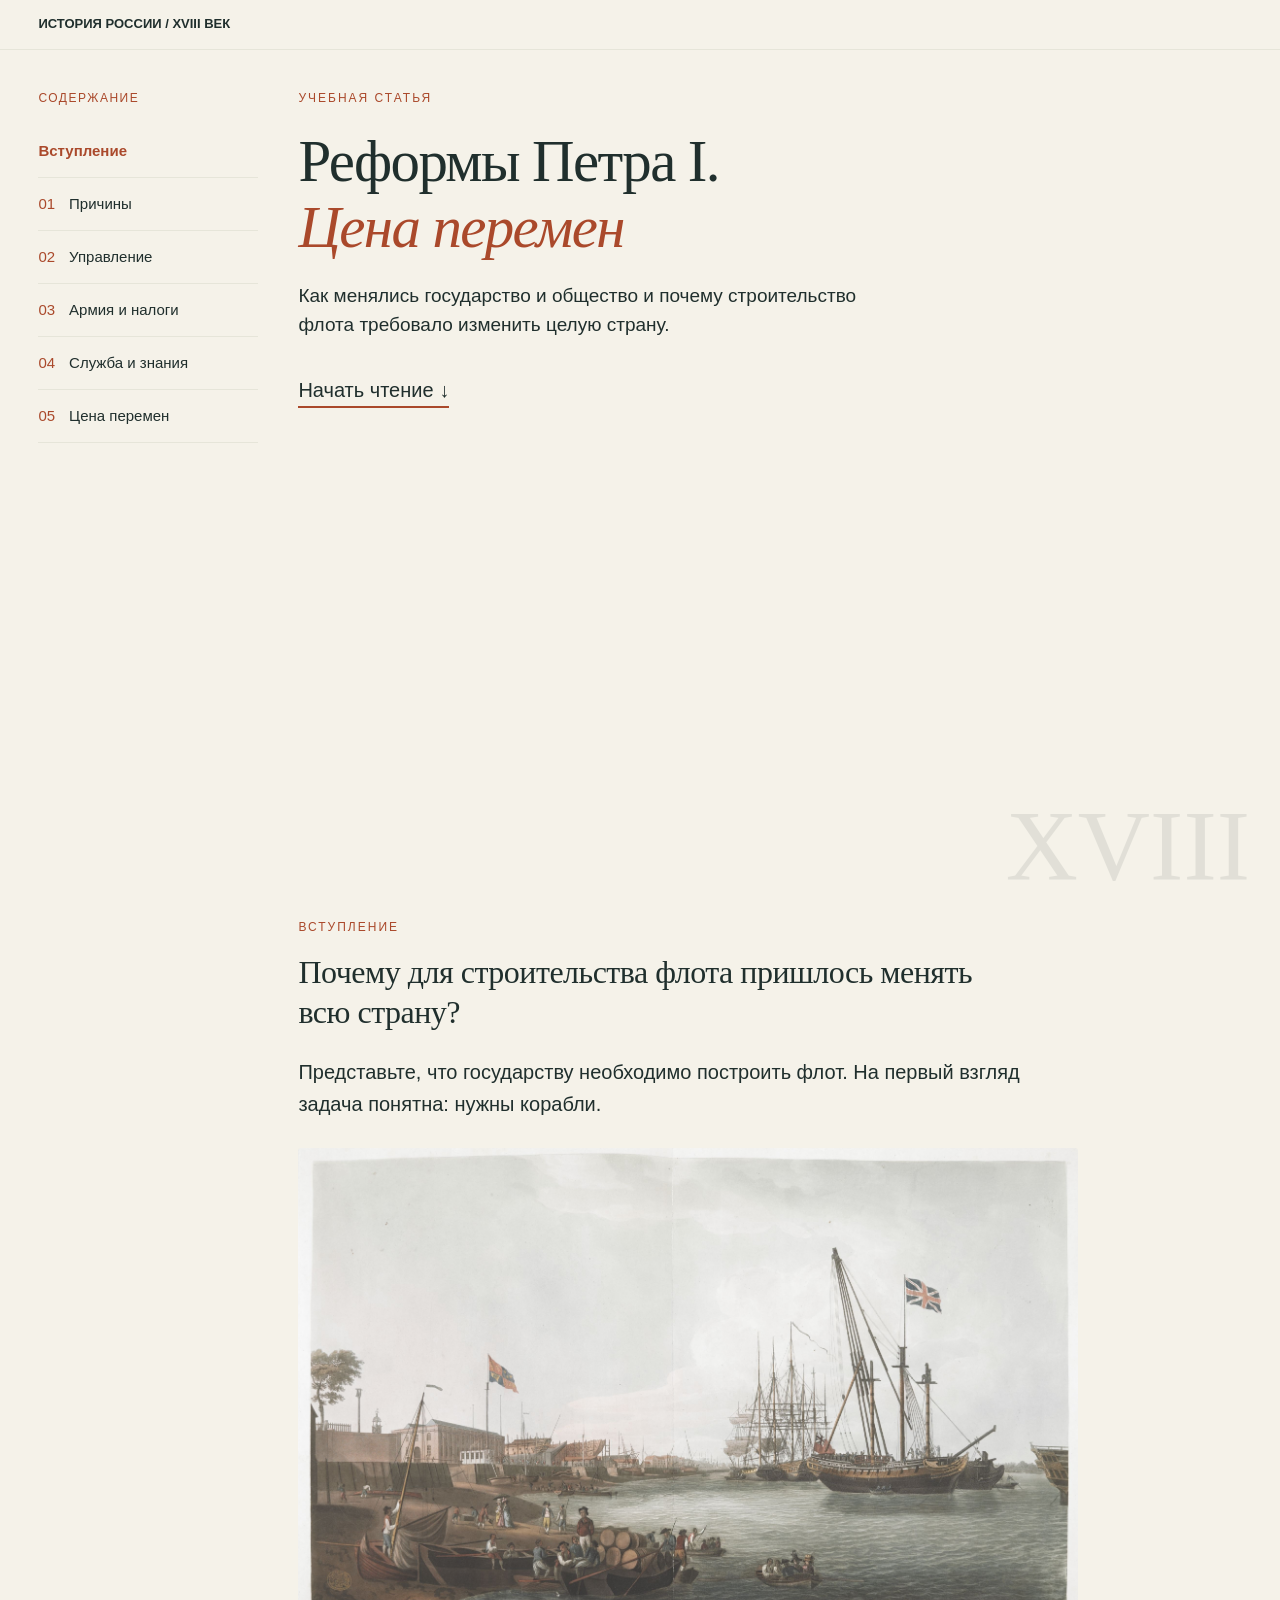
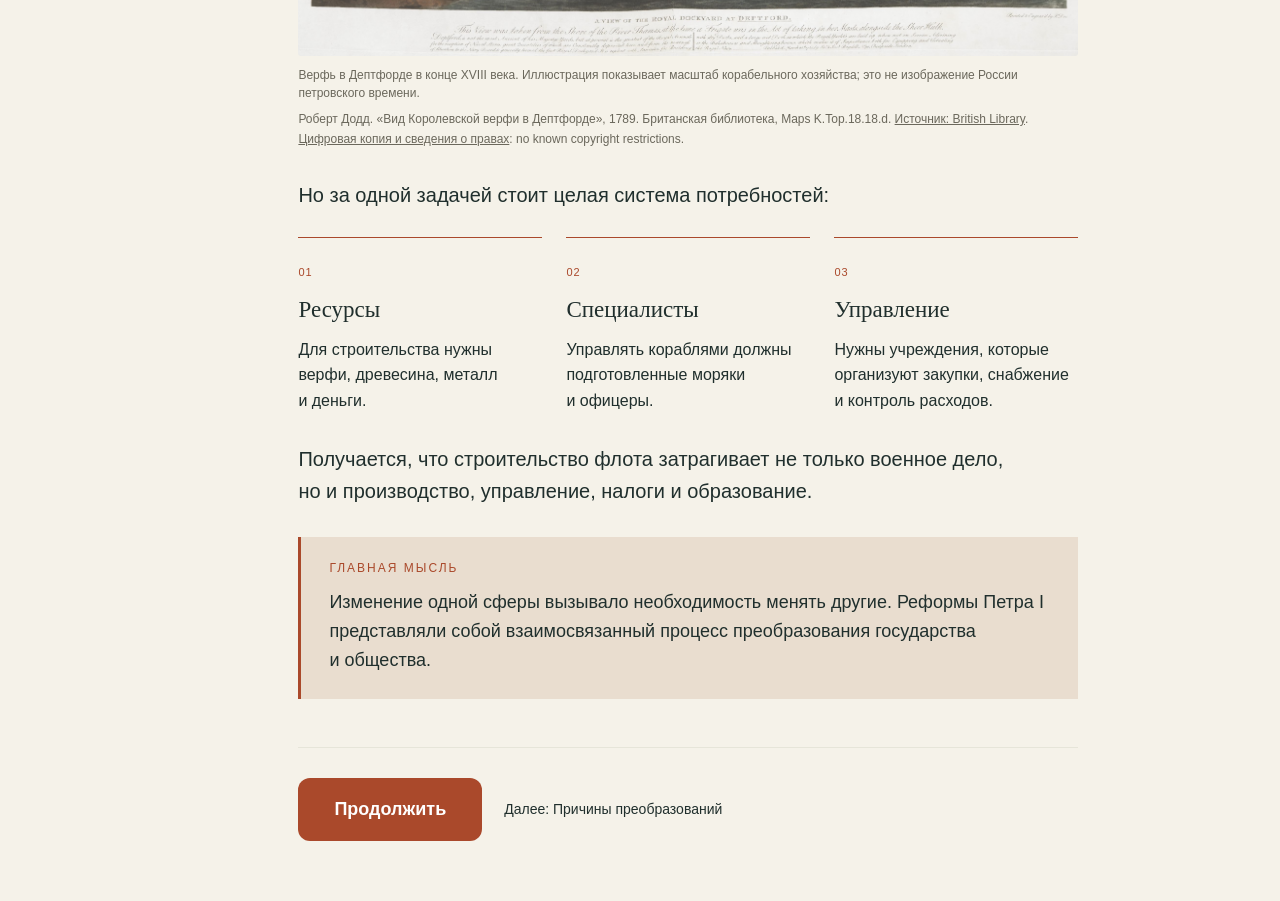
==== commit f6303d7d: "Align article cover with contents and keep introduction below first screen" ====
--- a/index.html
+++ b/index.html
@@ -63,7 +63,7 @@
 .fleet-needs{display:grid;grid-template-columns:repeat(3,minmax(0,1fr));gap:24px;margin:26px 0 30px}.fleet-needs>div{border-top:1px solid var(--accent);padding-top:15px}.need-number{font-size:11px;letter-spacing:1px;color:var(--accent)}.fleet-needs h3{font:23px/1.3 var(--serif);margin:10px 0 12px}.fleet-needs p{font-size:16px;line-height:1.6;margin:0}
 .intro-insight{padding:24px 28px;border-left:3px solid var(--accent);background:#e9ddcf;margin-top:30px}.intro-insight .eyebrow{margin-bottom:13px}.intro-insight p{margin:0;font-size:18px}
 @media(max-width:650px){body:not(.chapter-page)>.hero{min-height:calc(100svh - var(--header-height));justify-content:center;padding-top:100px;padding-bottom:50px}.story-intro{padding-top:30px}.story-intro h2{font-size:28px}.story-intro p{font-size:17px}.fleet-needs{grid-template-columns:1fr;gap:18px}.fleet-needs h3{font-size:23px}.fleet-needs p{font-size:16px}.intro-insight{padding:20px}.intro-insight p{font-size:17px}}
-</style><link rel="stylesheet" href="assets/improvements.css"><body data-theme="journal"><div id="progress"></div><header><b>ИСТОРИЯ РОССИИ / XVIII ВЕК</b></header><div class="hero"><nav class="hero-nav" aria-label="Содержание"><div class="eyebrow contents-title">Содержание</div><button class="contents-toggle" type="button" aria-expanded="false" aria-controls="contents-links">Содержание <span aria-hidden="true">☰</span></button><div id="contents-links"><a href="index.html" aria-current="page">Вступление</a><a href="chapter-1.html"><span>01</span>Причины</a><a href="chapter-2.html"><span>02</span>Управление</a><a href="chapter-3.html"><span>03</span>Армия и налоги</a><a href="chapter-4.html"><span>04</span>Служба и знания</a><a href="chapter-5.html"><span>05</span>Цена перемен</a></div></nav><div class="hero-copy"><div class="eyebrow">Учебный лонгрид</div><h1>Реформы Петра I.<br/><em>Цена перемен</em></h1><p class="dek">Как менялись государство и общество и почему строительство флота требовало изменить целую страну.</p><a class="start" href="#intro">Начать чтение ↓</a></div><div class="year" aria-hidden="true">XVIII</div></div><div class="layout"><article><div class="intro story-intro" id="intro"><div class="eyebrow">Вступление</div><h2>Почему для строительства флота пришлось менять всю страну?</h2><p>Представьте, что государству необходимо построить флот. На первый взгляд задача понятна: нужны корабли.</p><figure class="shipyard-figure"><img src="assets/shipyard-deptford-1789.jpg" width="3210" height="2092" alt="Верфь в Дептфорде: корабли, корпуса на стапелях, рабочие и береговые сооружения."><figcaption>Верфь в Дептфорде в конце XVIII века. Иллюстрация показывает масштаб корабельного хозяйства; это не изображение России петровского времени.<span class="attribution">Роберт Додд. «Вид Королевской верфи в Дептфорде», 1789. Британская библиотека, Maps K.Top.18.18.d. <a href="https://www.flickr.com/photos/britishlibrary/50265499507/" target="_blank" rel="noopener noreferrer">Источник: British Library</a>. <a href="https://commons.wikimedia.org/wiki/File:A_View_of_the_Royal_Dockyard_at_Deptford,_1789.jpg" target="_blank" rel="noopener noreferrer">Цифровая копия и сведения о правах</a>: no known copyright restrictions.</span></figcaption></figure><p>Но за одной задачей стоит целая система потребностей:</p><div class="fleet-needs"><div><span class="need-number" aria-hidden="true">01</span><h3>Ресурсы</h3><p>Для строительства нужны верфи, древесина, металл и деньги.</p></div><div><span class="need-number" aria-hidden="true">02</span><h3>Специалисты</h3><p>Управлять кораблями должны подготовленные моряки и офицеры.</p></div><div><span class="need-number" aria-hidden="true">03</span><h3>Управление</h3><p>Нужны учреждения, которые организуют закупки, снабжение и контроль расходов.</p></div></div><p class="intermediate-insight">Получается, что строительство флота затрагивает не только военное дело, но и производство, управление, налоги и образование.</p><aside class="intro-insight"><div class="eyebrow">Главная мысль</div><p>Изменение одной сферы вызывало необходимость менять другие. Реформы Петра I представляли собой взаимосвязанный процесс преобразования государства и общества.</p></aside></div><div class="page-next"><a class="continue-button" href="chapter-1.html">Продолжить</a><span class="next-label">Далее: Причины преобразований</span></div></article></div><script>
+</style><link rel="stylesheet" href="assets/improvements.css"><body data-theme="journal"><div id="progress"></div><header><b>ИСТОРИЯ РОССИИ / XVIII ВЕК</b></header><div class="hero"><nav class="hero-nav" aria-label="Содержание"><div class="eyebrow contents-title">Содержание</div><button class="contents-toggle" type="button" aria-expanded="false" aria-controls="contents-links">Содержание <span aria-hidden="true">☰</span></button><div id="contents-links"><a href="index.html" aria-current="page">Вступление</a><a href="chapter-1.html"><span>01</span>Причины</a><a href="chapter-2.html"><span>02</span>Управление</a><a href="chapter-3.html"><span>03</span>Армия и налоги</a><a href="chapter-4.html"><span>04</span>Служба и знания</a><a href="chapter-5.html"><span>05</span>Цена перемен</a></div></nav><div class="hero-copy"><div class="eyebrow">Учебная статья</div><h1>Реформы Петра I.<br/><em>Цена перемен</em></h1><p class="dek">Как менялись государство и общество и почему строительство флота требовало изменить целую страну.</p><a class="start" href="#intro">Начать чтение ↓</a></div><div class="year" aria-hidden="true">XVIII</div></div><div class="layout"><article><div class="intro story-intro" id="intro"><div class="eyebrow">Вступление</div><h2>Почему для строительства флота пришлось менять всю страну?</h2><p>Представьте, что государству необходимо построить флот. На первый взгляд задача понятна: нужны корабли.</p><figure class="shipyard-figure"><img src="assets/shipyard-deptford-1789.jpg" width="3210" height="2092" alt="Верфь в Дептфорде: корабли, корпуса на стапелях, рабочие и береговые сооружения."><figcaption>Верфь в Дептфорде в конце XVIII века. Иллюстрация показывает масштаб корабельного хозяйства; это не изображение России петровского времени.<span class="attribution">Роберт Додд. «Вид Королевской верфи в Дептфорде», 1789. Британская библиотека, Maps K.Top.18.18.d. <a href="https://www.flickr.com/photos/britishlibrary/50265499507/" target="_blank" rel="noopener noreferrer">Источник: British Library</a>. <a href="https://commons.wikimedia.org/wiki/File:A_View_of_the_Royal_Dockyard_at_Deptford,_1789.jpg" target="_blank" rel="noopener noreferrer">Цифровая копия и сведения о правах</a>: no known copyright restrictions.</span></figcaption></figure><p>Но за одной задачей стоит целая система потребностей:</p><div class="fleet-needs"><div><span class="need-number" aria-hidden="true">01</span><h3>Ресурсы</h3><p>Для строительства нужны верфи, древесина, металл и деньги.</p></div><div><span class="need-number" aria-hidden="true">02</span><h3>Специалисты</h3><p>Управлять кораблями должны подготовленные моряки и офицеры.</p></div><div><span class="need-number" aria-hidden="true">03</span><h3>Управление</h3><p>Нужны учреждения, которые организуют закупки, снабжение и контроль расходов.</p></div></div><p class="intermediate-insight">Получается, что строительство флота затрагивает не только военное дело, но и производство, управление, налоги и образование.</p><aside class="intro-insight"><div class="eyebrow">Главная мысль</div><p>Изменение одной сферы вызывало необходимость менять другие. Реформы Петра I представляли собой взаимосвязанный процесс преобразования государства и общества.</p></aside></div><div class="page-next"><a class="continue-button" href="chapter-1.html">Продолжить</a><span class="next-label">Далее: Причины преобразований</span></div></article></div><script>
 function progress(){const d=document.documentElement;document.getElementById('progress').style.width=(d.scrollHeight>d.clientHeight?d.scrollTop/(d.scrollHeight-d.clientHeight)*100:100)+'%'}addEventListener('scroll',progress,{passive:true});addEventListener('resize',progress);progress();
 const chains=[{"id": "schools", "need": "Нужны специалисты для флота", "reform": "Создание профессиональных школ", "result": "Подготовка кадров для морского дела", "why": "Кораблям нужны подготовленные моряки и офицеры. Профессиональные школы давали необходимые знания и навыки.", "hint": "Подумайте, какое преобразование помогает людям получить профессиональные знания.", "link": "s3"}, {"id": "tax", "need": "Нужны постоянные средства для армии", "reform": "Введение подушной подати", "result": "Новая основа налоговых поступлений и нагрузка на податное население", "why": "Подушная подать меняла принцип налогового учёта. Государство получало основу для сбора средств, а податное население несло финансовую нагрузку.", "hint": "Найдите преобразование, которое меняло сбор налогов. Его последствия затрагивали и казну, и податное население.", "link": "s2"}, {"id": "boards", "need": "Нужно распределить задачи управления", "reform": "Создание коллегий", "result": "Специализация государственных учреждений", "why": "Коллегии отвечали за отдельные направления. Это помогало распределять задачи, сохраняя подчинение монарху.", "hint": "Ищите учреждения, каждое из которых отвечало за своё направление работы.", "link": "s1"}], views=[{"title": "Подушная подать", "sides": [{"name": "Для государства", "task": "Обеспечить постоянные средства для содержания армии и государственных учреждений.", "change": "Вместо двора единицей налогового учёта стал учтённый мужчина податного населения.", "effect": "Расширение налоговой базы и возможность планировать поступления."}, {"name": "Для податного населения", "task": "Выполнять налоговые обязанности перед государством.", "change": "Налоговую обязанность определяли по числу учтённых мужчин, а не дворов.", "effect": "Дополнительная финансовая нагрузка."}], "answer": "Для государства подушная подать была способом обеспечить поступления, для податного населения — обязательным платежом. Оценки различаются, потому что стороны испытывали разные последствия одной реформы."}, {"title": "Табель о рангах", "sides": [{"name": "Для государства", "task": "Упорядочить государственную службу.", "change": "Введена система из 14 классов чинов военной, гражданской и придворной службы.", "effect": "Единая система чинов для организации службы."}, {"name": "Для дворянства и служащих", "task": "Определять своё положение и продвигаться по службе.", "change": "Служебное продвижение связывалось с достижением определённого чина.", "effect": "Возможности карьеры при сохранении обязанности государственной службы и сословных различий."}], "answer": "Государство получало систему организации службы, дворянство и служащие — правила карьеры, возможности и обязанности. Поэтому государственный результат и личные последствия не совпадают полностью."}, {"title": "Указ о единонаследии", "sides": [{"name": "Для государства", "task": "Ограничить дробление недвижимого имущества и побуждать дворян к службе.", "change": "Недвижимое имущество передавалось одному наследнику; различие между поместьями и вотчинами юридически устранялось.", "effect": "Сохранение имущества неделимым и усиление стимулов к службе."}, {"name": "Для дворянских семей", "task": "Обеспечить положение наследников.", "change": "Недвижимое имущество получал один наследник, а не все дети.", "effect": "Одни сохраняли имущество, другим приходилось искать иные способы обеспечения своего положения, в том числе через службу."}], "answer": "Государство стремилось сохранить имущество неделимым и стимулировать службу. В семье последствия различались даже между наследниками: один получал недвижимость, остальные искали другие способы обеспечить себя."}];const found=new Set();
 if(document.getElementById('chain-form')){
@@ -88,3 +88,4 @@
 function syncHeaderHeight(){document.body.style.setProperty('--header-height',pageHeader.getBoundingClientRect().height+'px')}
 new ResizeObserver(syncHeaderHeight).observe(pageHeader);syncHeaderHeight();
 </script><script src="assets/improvements.js"></script></body></html>
+
--- a/assets/improvements.css
+++ b/assets/improvements.css
@@ -5,10 +5,10 @@
 /* Use one anchor offset; do not add scroll-padding and scroll-margin together. */
 html:has(.story-intro){scroll-padding-top:0}
 #intro.story-intro{padding-top:20px;scroll-margin-top:calc(var(--header-height) + 16px)}
-body:not(.chapter-page)>.hero{min-height:calc((100svh - var(--header-height))*0.88)}
+body:not(.chapter-page)>.hero{min-height:calc(100svh - var(--header-height));align-items:start;padding-top:40px}
 .start:hover{color:var(--accent);background:var(--panel)}
 .start:active{transform:translateY(1px)}
-.intermediate-insight{border-left:2px solid var(--accent);padding-left:20px;margin:30px 0}
+.intermediate-insight{margin:30px 0}
 .shipyard-figure .attribution{display:block;margin-top:8px;font-size:12px;line-height:1.6}
 .timeline{background:transparent;padding:22px 0 0;gap:0;position:relative;grid-template-columns:repeat(3,minmax(0,1fr))}
 .timeline>div{position:relative;border-top:1px solid var(--accent);padding:26px 16px 0 0}
@@ -50,7 +50,7 @@
 @media(max-width:900px){
  body{--reading-left:var(--page-gutter)}
  #intro.story-intro{scroll-margin-top:calc(var(--header-height) + 76px)}
- body:not(.chapter-page)>.hero{display:flex;flex-direction:column;align-items:stretch;justify-content:center;padding-top:110px;padding-bottom:50px}
+ body:not(.chapter-page)>.hero{display:flex;flex-direction:column;align-items:stretch;justify-content:flex-start;padding-top:110px;padding-bottom:50px}
  .hero .hero-nav{top:var(--header-height);left:0;width:100%;max-width:none;max-height:calc(100dvh - var(--header-height));padding:10px var(--page-gutter);border-bottom:1px solid var(--panel);overflow-y:auto}
  .contents-title{display:none}.contents-toggle{display:flex;justify-content:space-between;align-items:center;width:100%;padding:8px 0;background:var(--bg);color:var(--ink);font-size:14px;border-radius:0}
  .hero-nav #contents-links{display:none}.hero-nav.menu-open #contents-links{display:block;padding:5px 0 12px}
